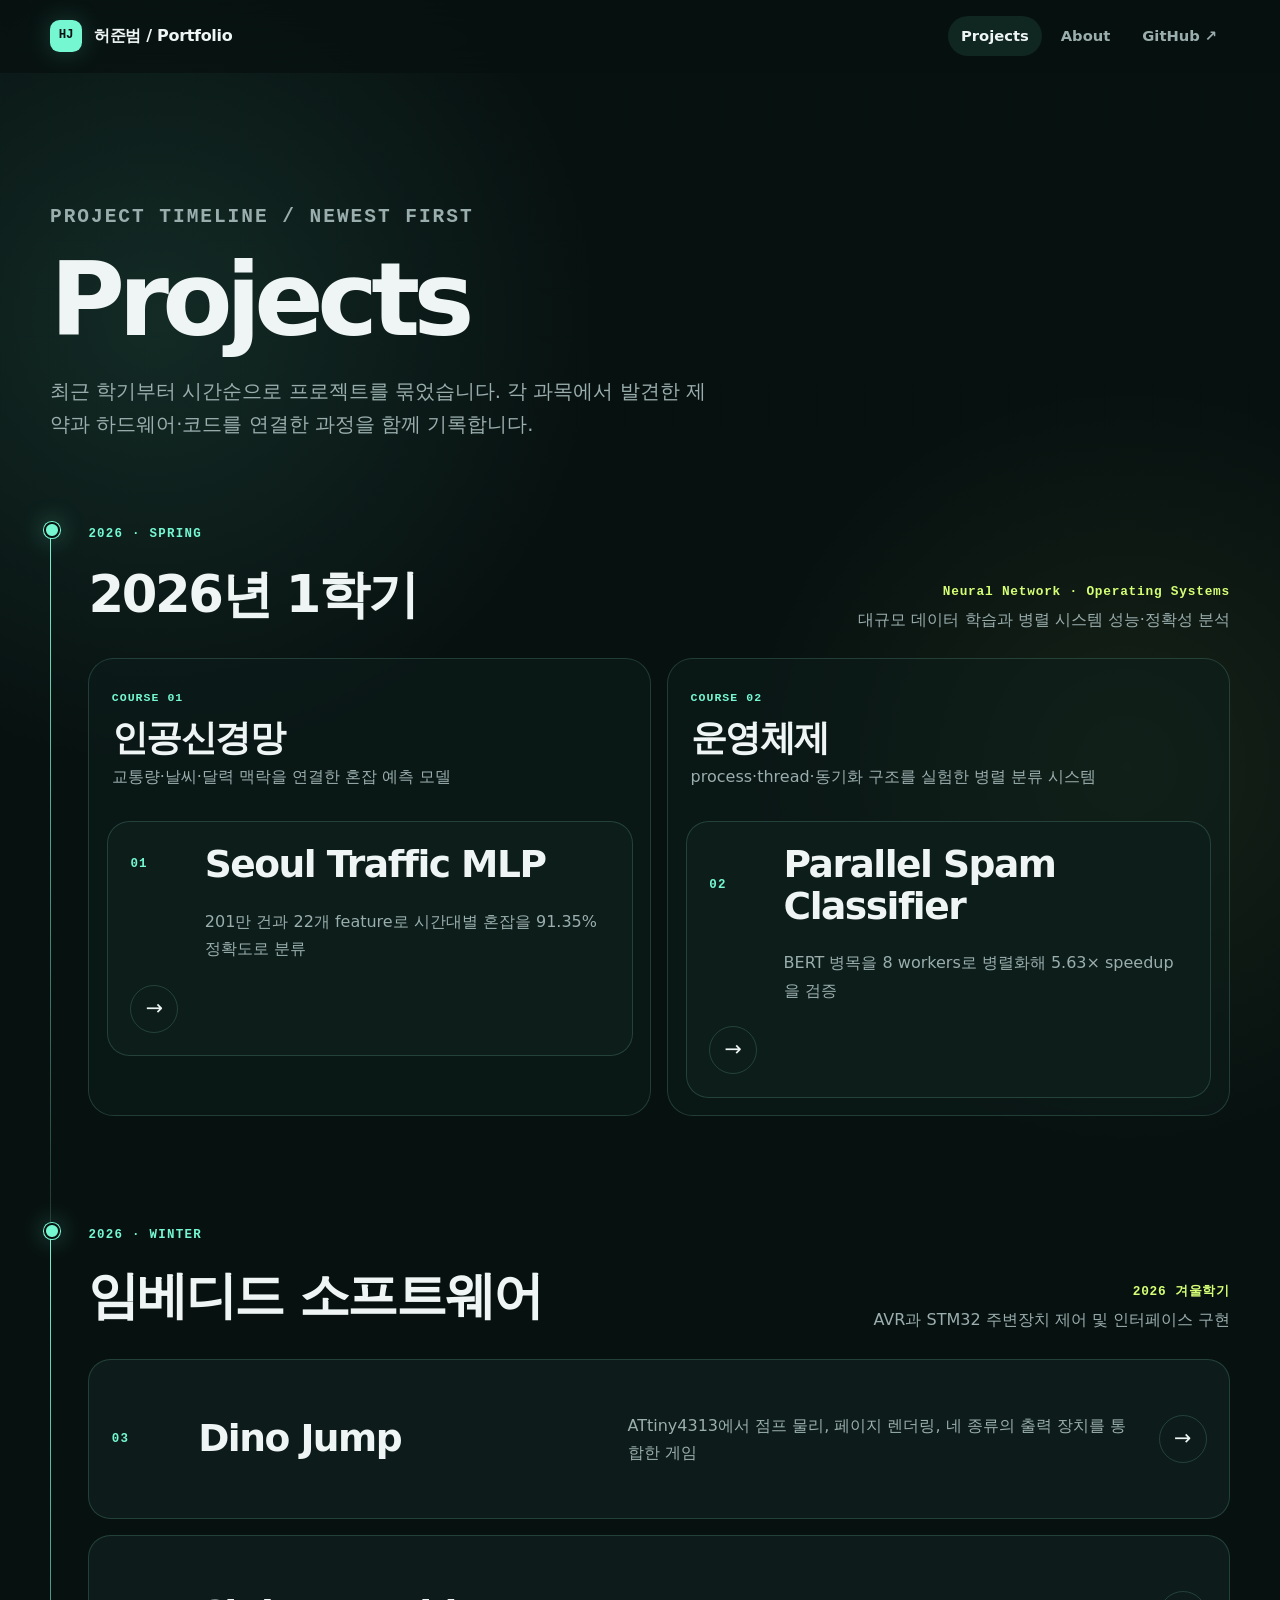
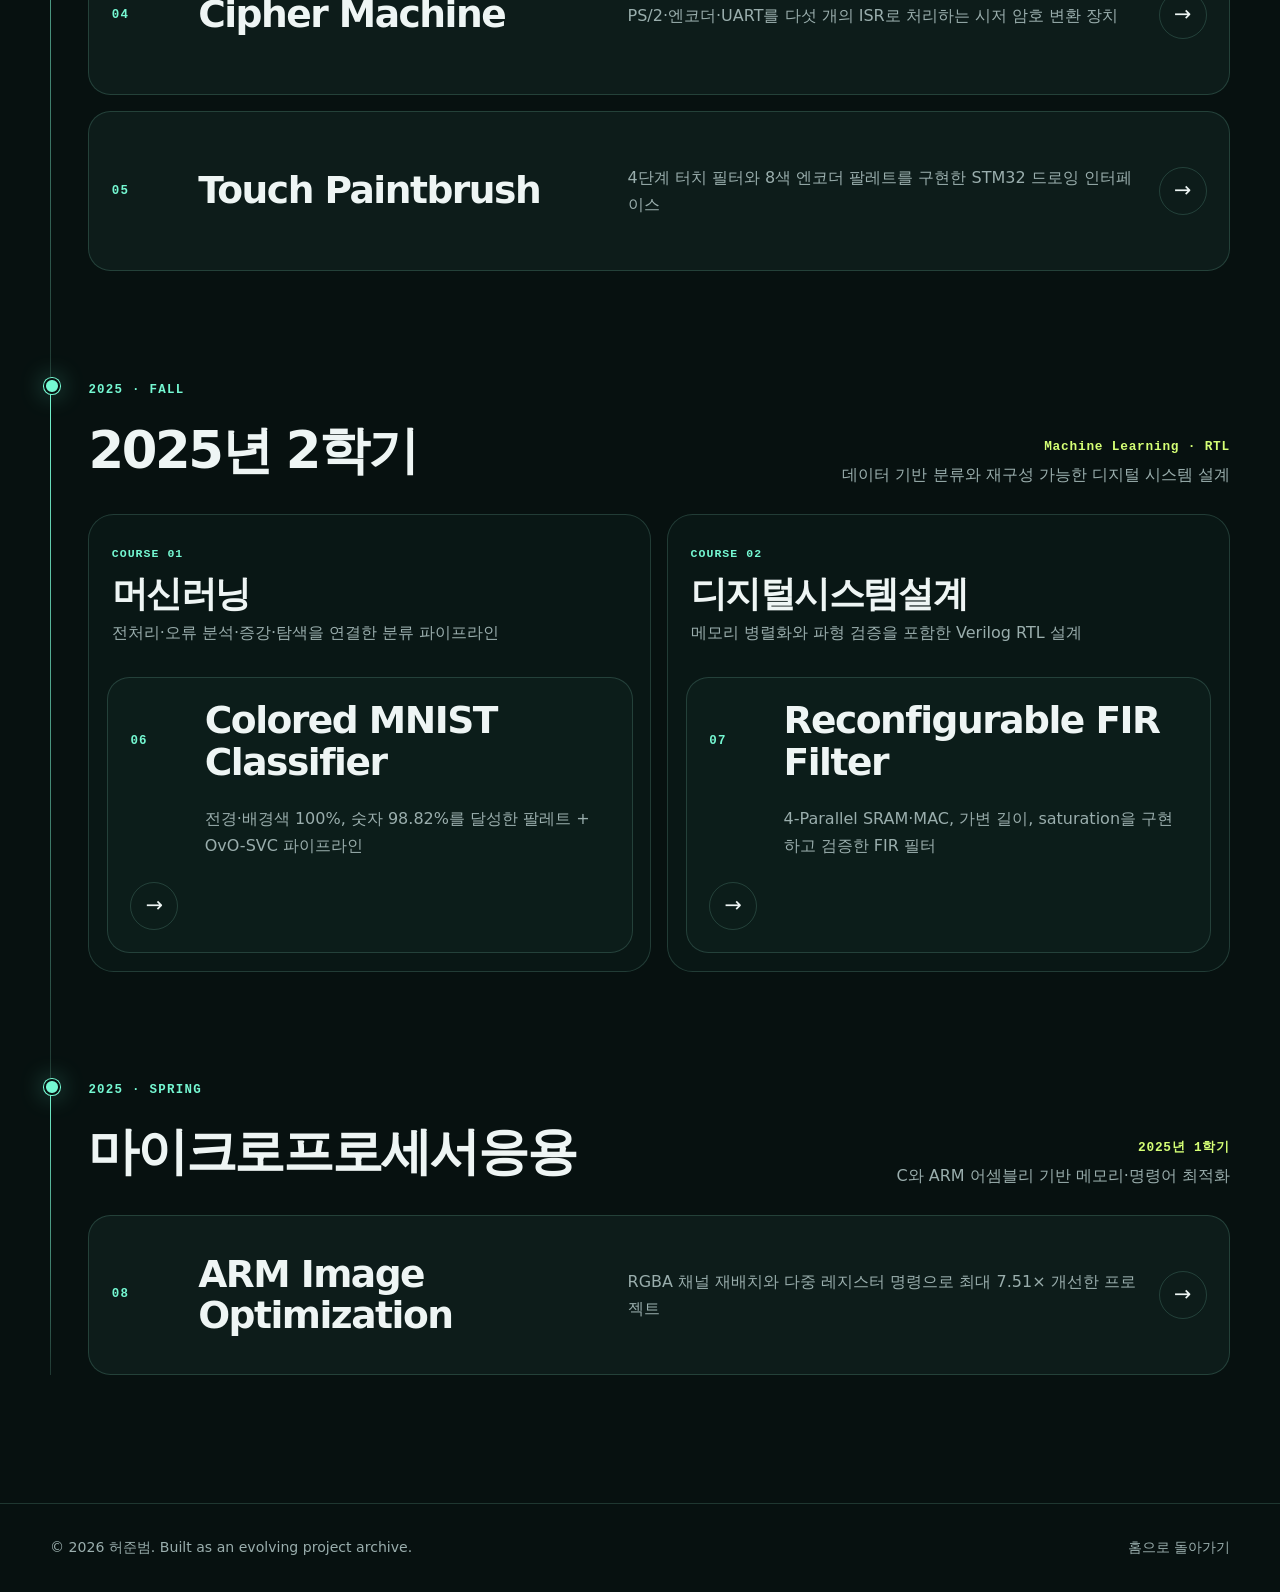
==== projects/index.html @ 8f307d23 "Publish portfolio website" ====
<!doctype html>
<html lang="ko">
  <head>
    <meta charset="utf-8" />
    <meta name="viewport" content="width=device-width, initial-scale=1" />
    <meta name="description" content="허준범의 임베디드 시스템·소프트웨어 프로젝트 목록" />
    <meta name="theme-color" content="#071110" />
    <title>Projects — 허준범 Portfolio</title>
    <link rel="icon" type="image/svg+xml" href="data:image/svg+xml,%3Csvg xmlns='http://www.w3.org/2000/svg' viewBox='0 0 64 64'%3E%3Crect width='64' height='64' rx='16' fill='%23071110'/%3E%3Cpath d='M17 32h10m10 0h10M32 17v10m0 10v10' stroke='%2375f8d2' stroke-width='6' stroke-linecap='round'/%3E%3Ccircle cx='32' cy='32' r='8' fill='%23d5ff75'/%3E%3C/svg%3E" />
    <link rel="stylesheet" href="/assets/style.css" />
    <script src="/assets/main.js" defer></script>
  </head>
  <body>
    <a class="skip-link" href="#main">본문으로 건너뛰기</a>
    <header class="site-header">
      <nav class="nav shell" aria-label="주요 메뉴">
        <a class="brand" href="/"><span class="brand-mark">HJ</span><span>허준범 / Portfolio</span></a>
        <ul class="nav-links">
          <li><a href="/projects/" aria-current="page">Projects</a></li>
          <li><a href="/#about">About</a></li>
          <li><a href="https://github.com/kui-lgtm" target="_blank" rel="noreferrer">GitHub ↗</a></li>
        </ul>
      </nav>
    </header>

    <main id="main" class="shell">
      <header class="page-hero" data-reveal>
        <p class="eyebrow">Project timeline / Newest first</p>
        <h1>Projects</h1>
        <p>최근 학기부터 시간순으로 프로젝트를 묶었습니다. 각 과목에서 발견한 제약과 하드웨어·코드를 연결한 과정을 함께 기록합니다.</p>
      </header>

      <section class="course-groups" aria-label="과목별 프로젝트 목록">
        <section class="course-group" aria-labelledby="spring-2026">
          <header class="course-heading" data-reveal>
            <div><span class="section-index">2026 · Spring</span><h2 id="spring-2026">2026년 1학기</h2></div>
            <div class="course-summary"><strong>Neural Network · Operating Systems</strong><p>대규모 데이터 학습과 병렬 시스템 성능·정확성 분석</p></div>
          </header>
          <div class="semester-course-grid">
            <section class="semester-course" aria-labelledby="neural-network-course" data-reveal>
              <header class="semester-course-title"><span>Course 01</span><h3 id="neural-network-course">인공신경망</h3><p>교통량·날씨·달력 맥락을 연결한 혼잡 예측 모델</p></header>
              <div class="work-list"><a class="work-row" href="/projects/seoul-traffic-mlp/"><span class="project-no">01</span><h3>Seoul Traffic MLP</h3><p>201만 건과 22개 feature로 시간대별 혼잡을 91.35% 정확도로 분류</p><span class="row-arrow" aria-hidden="true">→</span></a></div>
            </section>
            <section class="semester-course" aria-labelledby="operating-systems-course" data-reveal>
              <header class="semester-course-title"><span>Course 02</span><h3 id="operating-systems-course">운영체제</h3><p>process·thread·동기화 구조를 실험한 병렬 분류 시스템</p></header>
              <div class="work-list"><a class="work-row" href="/projects/parallel-spam-classifier/"><span class="project-no">02</span><h3>Parallel Spam Classifier</h3><p>BERT 병목을 8 workers로 병렬화해 5.63× speedup을 검증</p><span class="row-arrow" aria-hidden="true">→</span></a></div>
            </section>
          </div>
        </section>

        <section class="course-group" aria-labelledby="embedded-course">
          <header class="course-heading" data-reveal>
            <div><span class="section-index">2026 · Winter</span><h2 id="embedded-course">임베디드 소프트웨어</h2></div>
            <div class="course-summary"><strong>2026 겨울학기</strong><p>AVR과 STM32 주변장치 제어 및 인터페이스 구현</p></div>
          </header>
          <div class="work-list">
            <a class="work-row" href="/projects/dino-jump/" data-reveal>
              <span class="project-no">03</span>
              <h3>Dino Jump</h3>
              <p>ATtiny4313에서 점프 물리, 페이지 렌더링, 네 종류의 출력 장치를 통합한 게임</p>
              <span class="row-arrow" aria-hidden="true">→</span>
            </a>
            <a class="work-row" href="/projects/cipher-machine/" data-reveal>
              <span class="project-no">04</span>
              <h3>Cipher Machine</h3>
              <p>PS/2·엔코더·UART를 다섯 개의 ISR로 처리하는 시저 암호 변환 장치</p>
              <span class="row-arrow" aria-hidden="true">→</span>
            </a>
            <a class="work-row" href="/projects/touch-paintbrush/" data-reveal>
              <span class="project-no">05</span>
              <h3>Touch Paintbrush</h3>
              <p>4단계 터치 필터와 8색 엔코더 팔레트를 구현한 STM32 드로잉 인터페이스</p>
              <span class="row-arrow" aria-hidden="true">→</span>
            </a>
          </div>
        </section>

        <section class="course-group" aria-labelledby="fall-2025">
          <header class="course-heading" data-reveal>
            <div><span class="section-index">2025 · Fall</span><h2 id="fall-2025">2025년 2학기</h2></div>
            <div class="course-summary"><strong>Machine Learning · RTL</strong><p>데이터 기반 분류와 재구성 가능한 디지털 시스템 설계</p></div>
          </header>
          <div class="semester-course-grid">
            <section class="semester-course" aria-labelledby="machine-learning-course" data-reveal>
              <header class="semester-course-title"><span>Course 01</span><h3 id="machine-learning-course">머신러닝</h3><p>전처리·오류 분석·증강·탐색을 연결한 분류 파이프라인</p></header>
              <div class="work-list">
                <a class="work-row" href="/projects/colored-mnist-classifier/">
                  <span class="project-no">06</span>
                  <h3>Colored MNIST Classifier</h3>
                  <p>전경·배경색 100%, 숫자 98.82%를 달성한 팔레트 + OvO-SVC 파이프라인</p>
                  <span class="row-arrow" aria-hidden="true">→</span>
                </a>
              </div>
            </section>
            <section class="semester-course" aria-labelledby="digital-system-course" data-reveal>
              <header class="semester-course-title"><span>Course 02</span><h3 id="digital-system-course">디지털시스템설계</h3><p>메모리 병렬화와 파형 검증을 포함한 Verilog RTL 설계</p></header>
              <div class="work-list">
                <a class="work-row" href="/projects/reconfigurable-fir-filter/">
                  <span class="project-no">07</span>
                  <h3>Reconfigurable FIR Filter</h3>
                  <p>4-Parallel SRAM·MAC, 가변 길이, saturation을 구현하고 검증한 FIR 필터</p>
                  <span class="row-arrow" aria-hidden="true">→</span>
                </a>
              </div>
            </section>
          </div>
        </section>

        <section class="course-group" aria-labelledby="microprocessor-course">
          <header class="course-heading" data-reveal>
            <div><span class="section-index">2025 · Spring</span><h2 id="microprocessor-course">마이크로프로세서응용</h2></div>
            <div class="course-summary"><strong>2025년 1학기</strong><p>C와 ARM 어셈블리 기반 메모리·명령어 최적화</p></div>
          </header>
          <div class="work-list">
            <a class="work-row" href="/projects/arm-image-optimization/" data-reveal>
              <span class="project-no">08</span>
              <h3>ARM Image Optimization</h3>
              <p>RGBA 채널 재배치와 다중 레지스터 명령으로 최대 7.51× 개선한 프로젝트</p>
              <span class="row-arrow" aria-hidden="true">→</span>
            </a>
          </div>
        </section>
      </section>
    </main>

    <footer class="site-footer">
      <div class="footer-inner shell">
        <span>© <span data-year></span> 허준범. Built as an evolving project archive.</span>
        <a href="/">홈으로 돌아가기</a>
      </div>
    </footer>
  </body>
</html>
---- assets/style.css ----
:root {
  --ink: #eef5f4;
  --muted: #9aaead;
  --bg: #071110;
  --bg-soft: #0b1817;
  --panel: rgba(14, 31, 29, 0.86);
  --line: rgba(163, 255, 224, 0.16);
  --cyan: #75f8d2;
  --lime: #d5ff75;
  --orange: #ffb86b;
  --shadow: 0 24px 80px rgba(0, 0, 0, 0.32);
  --radius: 1.4rem;
  --max: 1180px;
  color-scheme: dark;
  font-family: Inter, Pretendard, "Noto Sans KR", system-ui, -apple-system, BlinkMacSystemFont, "Segoe UI", sans-serif;
}

* {
  box-sizing: border-box;
}

html {
  scroll-behavior: smooth;
}

h2[id] {
  scroll-margin-top: 6rem;
}

body {
  margin: 0;
  min-width: 320px;
  color: var(--ink);
  background:
    radial-gradient(circle at 12% 10%, rgba(117, 248, 210, 0.11), transparent 28rem),
    radial-gradient(circle at 88% 24%, rgba(213, 255, 117, 0.07), transparent 24rem),
    var(--bg);
  font-size: 1rem;
  line-height: 1.7;
}

body::before {
  position: fixed;
  inset: 0;
  z-index: -1;
  pointer-events: none;
  content: "";
  opacity: 0.3;
  background-image:
    linear-gradient(rgba(117, 248, 210, 0.035) 1px, transparent 1px),
    linear-gradient(90deg, rgba(117, 248, 210, 0.035) 1px, transparent 1px);
  background-size: 48px 48px;
  mask-image: linear-gradient(to bottom, black 0%, transparent 78%);
}

a {
  color: inherit;
  text-decoration: none;
}

img {
  display: block;
  max-width: 100%;
}

button,
a {
  -webkit-tap-highlight-color: transparent;
}

:focus-visible {
  outline: 3px solid var(--lime);
  outline-offset: 4px;
}

.skip-link {
  position: fixed;
  top: 0.75rem;
  left: 0.75rem;
  z-index: 100;
  padding: 0.7rem 1rem;
  color: #071110;
  background: var(--lime);
  border-radius: 999px;
  transform: translateY(-160%);
  transition: transform 160ms ease;
}

.skip-link:focus {
  transform: translateY(0);
}

.shell {
  width: min(calc(100% - 2.5rem), var(--max));
  margin-inline: auto;
}

.site-header {
  position: sticky;
  top: 0;
  z-index: 50;
  border-bottom: 1px solid transparent;
  background: rgba(7, 17, 16, 0.72);
  backdrop-filter: blur(18px);
}

.site-header.is-scrolled {
  border-color: var(--line);
}

.nav {
  display: flex;
  align-items: center;
  justify-content: space-between;
  min-height: 4.5rem;
  gap: 1.5rem;
}

.brand {
  display: inline-flex;
  align-items: center;
  gap: 0.75rem;
  font-weight: 750;
  letter-spacing: -0.02em;
}

.brand-mark {
  display: grid;
  width: 2rem;
  height: 2rem;
  place-items: center;
  color: #071110;
  background: var(--cyan);
  border-radius: 0.6rem;
  font-family: "SFMono-Regular", Consolas, monospace;
  font-size: 0.78rem;
  box-shadow: 0 0 26px rgba(117, 248, 210, 0.2);
}

.nav-links {
  display: flex;
  align-items: center;
  gap: 0.4rem;
  margin: 0;
  padding: 0;
  list-style: none;
}

.nav-links a {
  display: inline-flex;
  align-items: center;
  min-height: 2.5rem;
  padding: 0.35rem 0.8rem;
  color: var(--muted);
  border-radius: 999px;
  font-size: 0.92rem;
  font-weight: 650;
}

.nav-links a:hover,
.nav-links a[aria-current="page"] {
  color: var(--ink);
  background: rgba(117, 248, 210, 0.09);
}

.hero {
  display: grid;
  grid-template-columns: minmax(0, 1.3fr) minmax(18rem, 0.7fr);
  align-items: end;
  min-height: calc(88vh - 4.5rem);
  padding-block: clamp(5rem, 12vw, 9rem) clamp(4rem, 8vw, 7rem);
  gap: clamp(3rem, 7vw, 7rem);
}

.eyebrow,
.kicker,
.project-no,
.meta-label,
.breadcrumb,
.status,
.section-index {
  font-family: "SFMono-Regular", Consolas, "Liberation Mono", monospace;
  font-size: 0.78rem;
  font-weight: 700;
  letter-spacing: 0.1em;
  text-transform: uppercase;
}

.eyebrow,
.kicker,
.section-index {
  color: var(--cyan);
}

.hero h1,
.page-hero h1,
.project-hero h1 {
  max-width: 15ch;
  margin: 1rem 0 1.5rem;
  font-size: clamp(3.2rem, 8vw, 7.7rem);
  line-height: 0.98;
  letter-spacing: -0.065em;
}

.hero h1 span {
  display: block;
  color: transparent;
  -webkit-text-stroke: 1px rgba(238, 245, 244, 0.64);
}

.hero-copy > p:not(.eyebrow) {
  max-width: 37rem;
  margin: 0;
  color: var(--muted);
  font-size: clamp(1.05rem, 2vw, 1.25rem);
}

.hero-actions {
  display: flex;
  flex-wrap: wrap;
  margin-top: 2.2rem;
  gap: 0.8rem;
}

.button {
  display: inline-flex;
  align-items: center;
  justify-content: center;
  min-height: 3.15rem;
  padding: 0.75rem 1.2rem;
  gap: 0.6rem;
  color: #071110;
  background: var(--cyan);
  border: 1px solid var(--cyan);
  border-radius: 999px;
  font-size: 0.95rem;
  font-weight: 800;
  transition: transform 160ms ease, box-shadow 160ms ease, background 160ms ease;
}

.button:hover {
  transform: translateY(-2px);
  box-shadow: 0 12px 32px rgba(117, 248, 210, 0.16);
}

.button.secondary {
  color: var(--ink);
  background: transparent;
  border-color: var(--line);
}

.button.secondary:hover {
  background: rgba(255, 255, 255, 0.04);
}

.hero-console {
  position: relative;
  overflow: hidden;
  padding: 1.25rem;
  border: 1px solid var(--line);
  border-radius: var(--radius);
  background: linear-gradient(155deg, rgba(17, 39, 36, 0.88), rgba(8, 20, 19, 0.88));
  box-shadow: var(--shadow);
}

.console-bar {
  display: flex;
  align-items: center;
  gap: 0.42rem;
  margin-bottom: 1.5rem;
}

.console-bar i {
  width: 0.62rem;
  height: 0.62rem;
  background: var(--line);
  border-radius: 50%;
}

.console-bar i:first-child {
  background: var(--orange);
}

.console-bar i:nth-child(2) {
  background: var(--lime);
}

.console-bar i:nth-child(3) {
  background: var(--cyan);
}

.console-code {
  display: grid;
  gap: 0.72rem;
  margin: 0;
  color: var(--muted);
  font-family: "SFMono-Regular", Consolas, monospace;
  font-size: 0.86rem;
  line-height: 1.7;
}

.console-code strong {
  color: var(--cyan);
  font-weight: 600;
}

.console-code em {
  color: var(--lime);
  font-style: normal;
}

.signal {
  display: grid;
  grid-template-columns: repeat(7, 1fr);
  align-items: end;
  height: 4.8rem;
  margin-top: 1.8rem;
  gap: 0.42rem;
}

.signal span {
  height: var(--h);
  min-height: 0.6rem;
  background: linear-gradient(to top, rgba(117, 248, 210, 0.18), var(--cyan));
  border-radius: 0.35rem 0.35rem 0 0;
}

.section {
  padding-block: clamp(4.5rem, 9vw, 8rem);
}

.section-heading {
  display: flex;
  align-items: end;
  justify-content: space-between;
  margin-bottom: 2.25rem;
  gap: 2rem;
}

.section-heading h2 {
  max-width: 16ch;
  margin: 0.4rem 0 0;
  font-size: clamp(2.2rem, 5vw, 4.4rem);
  line-height: 1.05;
  letter-spacing: -0.05em;
}

.text-link {
  display: inline-flex;
  align-items: center;
  gap: 0.55rem;
  color: var(--cyan);
  font-size: 0.95rem;
  font-weight: 750;
}

.text-link::after {
  content: "↗";
  transition: transform 160ms ease;
}

.text-link:hover::after {
  transform: translate(2px, -2px);
}

.project-grid {
  display: grid;
  grid-template-columns: repeat(12, 1fr);
  gap: 1rem;
}

.project-card {
  position: relative;
  display: flex;
  flex-direction: column;
  min-height: 31rem;
  overflow: hidden;
  padding: 1.35rem;
  border: 1px solid var(--line);
  border-radius: var(--radius);
  background: var(--panel);
  box-shadow: 0 18px 54px rgba(0, 0, 0, 0.18);
  transition: transform 190ms ease, border-color 190ms ease;
}

.project-card:hover {
  border-color: rgba(117, 248, 210, 0.45);
  transform: translateY(-5px);
}

.project-card:nth-child(1) {
  grid-column: span 6;
}

.project-card:nth-child(2),
.project-card:nth-child(3) {
  grid-column: span 3;
}

.project-card:nth-child(4),
.project-card:nth-child(5) {
  grid-column: span 6;
}

.project-card.project-card-wide {
  grid-column: 1 / -1;
  min-height: 32rem;
}

.project-card-wide .project-visual {
  min-height: clamp(16rem, 34vw, 24rem);
}

.card-top {
  display: flex;
  align-items: center;
  justify-content: space-between;
  color: var(--muted);
}

.project-no {
  color: var(--cyan);
}

.status {
  padding: 0.28rem 0.55rem;
  color: var(--lime);
  border: 1px solid rgba(213, 255, 117, 0.22);
  border-radius: 999px;
  letter-spacing: 0.05em;
  text-align: right;
}

.project-visual {
  position: relative;
  display: grid;
  min-height: 12rem;
  margin: 1.15rem 0 1.6rem;
  overflow: hidden;
  place-items: center;
  border: 1px solid rgba(255, 255, 255, 0.07);
  border-radius: 1rem;
  background: #06100f;
}

.project-visual img {
  width: 100%;
  height: 100%;
  object-fit: cover;
  opacity: 0.72;
  filter: saturate(0.72) contrast(1.05);
  transition: transform 300ms ease, opacity 300ms ease;
}

.project-card:hover .project-visual img {
  opacity: 0.9;
  transform: scale(1.025);
}

.project-visual::after {
  position: absolute;
  inset: 0;
  content: "";
  background: linear-gradient(to top, rgba(6, 16, 15, 0.72), transparent 62%);
}

.visual-label {
  position: absolute;
  right: 0.85rem;
  bottom: 0.7rem;
  z-index: 1;
  color: rgba(238, 245, 244, 0.72);
  font-family: "SFMono-Regular", Consolas, monospace;
  font-size: 0.7rem;
  letter-spacing: 0.08em;
  text-transform: uppercase;
}

.project-card h3 {
  margin: 0;
  font-size: clamp(1.65rem, 3vw, 2.35rem);
  line-height: 1.08;
  letter-spacing: -0.04em;
}

.project-card p {
  margin: 0.75rem 0 1.25rem;
  color: var(--muted);
}

.tags {
  display: flex;
  flex-wrap: wrap;
  margin-top: auto;
  padding: 0;
  gap: 0.45rem;
  list-style: none;
}

.tags li {
  padding: 0.3rem 0.65rem;
  color: #b9cac8;
  border: 1px solid var(--line);
  border-radius: 999px;
  font-family: "SFMono-Regular", Consolas, monospace;
  font-size: 0.73rem;
}

.about-grid {
  display: grid;
  grid-template-columns: minmax(0, 0.8fr) minmax(0, 1.2fr);
  gap: clamp(3rem, 8vw, 8rem);
}

.about-grid h2 {
  margin: 0.4rem 0 0;
  font-size: clamp(2.2rem, 5vw, 4.3rem);
  line-height: 1.06;
  letter-spacing: -0.05em;
}

.about-copy > p {
  margin: 0 0 2rem;
  color: #c3d1d0;
  font-size: clamp(1.05rem, 2vw, 1.3rem);
}

.skill-list {
  display: grid;
  grid-template-columns: repeat(2, 1fr);
  margin: 0;
  padding: 0;
  border-top: 1px solid var(--line);
  list-style: none;
}

.skill-list li {
  padding: 1rem 0;
  color: var(--muted);
  border-bottom: 1px solid var(--line);
}

.skill-list li:nth-child(odd) {
  padding-right: 1rem;
}

.skill-list strong {
  display: block;
  color: var(--ink);
  font-size: 0.95rem;
}

.page-hero {
  padding-block: clamp(5.5rem, 10vw, 9rem) clamp(3rem, 6vw, 5rem);
}

.page-hero h1 {
  max-width: 12ch;
  font-size: clamp(3.4rem, 8vw, 7rem);
}

.page-hero p {
  max-width: 42rem;
  margin: 0;
  color: var(--muted);
  font-size: clamp(1.05rem, 2vw, 1.22rem);
}

.course-groups {
  display: grid;
  padding-bottom: 8rem;
  gap: clamp(4rem, 8vw, 7rem);
}

.course-group {
  position: relative;
  padding-left: clamp(1.6rem, 3vw, 2.4rem);
}

.course-group::before {
  position: absolute;
  top: 0.55rem;
  bottom: -7rem;
  left: 0;
  width: 1px;
  content: "";
  background: linear-gradient(to bottom, var(--cyan), var(--line));
}

.course-group:last-child::before {
  bottom: 0;
}

.course-group::after {
  position: absolute;
  top: 0.3rem;
  left: -0.35rem;
  width: 0.72rem;
  height: 0.72rem;
  content: "";
  border: 2px solid var(--bg);
  border-radius: 50%;
  background: var(--cyan);
  box-shadow: 0 0 0 1px var(--cyan), 0 0 24px rgba(117, 248, 210, 0.45);
}

.course-heading {
  display: flex;
  align-items: end;
  justify-content: space-between;
  margin-bottom: 1.25rem;
  gap: 2rem;
}

.course-heading h2 {
  margin: 0.4rem 0 0;
  font-size: clamp(2rem, 4vw, 3.25rem);
  letter-spacing: -0.045em;
}

.course-summary {
  max-width: 28rem;
  margin-bottom: 0.35rem;
  text-align: right;
}

.course-summary strong {
  display: block;
  color: var(--lime);
  font-family: "SFMono-Regular", Consolas, monospace;
  font-size: 0.8rem;
  letter-spacing: 0.06em;
}

.course-summary p {
  margin: 0.2rem 0 0;
  color: var(--muted);
}

.semester-course-grid {
  display: grid;
  grid-template-columns: repeat(2, minmax(0, 1fr));
  gap: 1rem;
}

.semester-course {
  padding: 1.1rem;
  border: 1px solid var(--line);
  border-radius: calc(var(--radius) + 0.2rem);
  background: rgba(14, 31, 29, 0.46);
}

.semester-course-title {
  min-height: 9rem;
  padding: 0.35rem 0.3rem 1.25rem;
}

.semester-course-title > span {
  color: var(--cyan);
  font-family: "SFMono-Regular", Consolas, monospace;
  font-size: 0.72rem;
  font-weight: 700;
  letter-spacing: 0.09em;
  text-transform: uppercase;
}

.semester-course-title h3 {
  margin: 0.55rem 0 0.35rem;
  font-size: clamp(1.55rem, 2.8vw, 2.35rem);
  line-height: 1.1;
  letter-spacing: -0.04em;
}

.semester-course-title p {
  margin: 0;
  color: var(--muted);
}

.semester-course .work-row {
  grid-template-columns: 3.25rem minmax(0, 1fr) auto;
  min-height: 14rem;
}

.semester-course .work-row p {
  grid-column: 2 / -1;
}

.work-list {
  display: grid;
  gap: 1rem;
}

.work-row {
  display: grid;
  grid-template-columns: 4rem minmax(15rem, 0.8fr) minmax(16rem, 1fr) auto;
  align-items: center;
  min-height: 10rem;
  padding: 1.4rem;
  gap: 1.4rem;
  border: 1px solid var(--line);
  border-radius: var(--radius);
  background: var(--panel);
  transition: border-color 180ms ease, background 180ms ease;
}

.work-row:hover {
  border-color: rgba(117, 248, 210, 0.44);
  background: rgba(17, 38, 36, 0.92);
}

.work-row h2,
.work-row h3 {
  margin: 0;
  font-size: clamp(1.55rem, 3vw, 2.35rem);
  line-height: 1.1;
  letter-spacing: -0.04em;
}

.work-row p {
  margin: 0;
  color: var(--muted);
}

.row-arrow {
  display: grid;
  width: 3rem;
  height: 3rem;
  place-items: center;
  border: 1px solid var(--line);
  border-radius: 50%;
  font-size: 1.3rem;
}

.project-hero {
  display: grid;
  grid-template-columns: minmax(0, 1.15fr) minmax(16rem, 0.85fr);
  align-items: end;
  padding-block: clamp(4.5rem, 9vw, 8rem) 3rem;
  gap: clamp(2.5rem, 7vw, 7rem);
}

.breadcrumb {
  display: flex;
  flex-wrap: wrap;
  align-items: center;
  gap: 0.55rem;
  color: var(--muted);
  letter-spacing: 0.04em;
}

.breadcrumb a:hover {
  color: var(--cyan);
}

.project-hero h1 {
  margin-top: 1.5rem;
  font-size: clamp(3.7rem, 8vw, 7.4rem);
}

.project-hero .lead {
  max-width: 40rem;
  color: #c6d4d2;
  font-size: clamp(1.1rem, 2vw, 1.35rem);
}

.project-meta {
  margin: 0;
  border-top: 1px solid var(--line);
}

.project-meta div {
  display: grid;
  grid-template-columns: 7rem 1fr;
  padding: 0.85rem 0;
  border-bottom: 1px solid var(--line);
  gap: 1rem;
}

.project-meta dt,
.project-meta dd {
  margin: 0;
}

.project-meta dt {
  color: var(--muted);
  font-family: "SFMono-Regular", Consolas, monospace;
  font-size: 0.78rem;
  font-weight: 700;
  letter-spacing: 0.08em;
  text-transform: uppercase;
}

.project-media {
  overflow: hidden;
  margin-block: 1rem clamp(5rem, 10vw, 9rem);
  border: 1px solid var(--line);
  border-radius: calc(var(--radius) + 0.4rem);
  background: #fff;
  box-shadow: var(--shadow);
}

.project-media img {
  width: 100%;
  max-height: 44rem;
  object-fit: contain;
}

.project-media-dark {
  background: #06100f;
}

.project-media-dark img {
  aspect-ratio: 16 / 9;
  max-height: none;
  object-fit: cover;
}

.project-snapshot {
  display: grid;
  grid-template-columns: repeat(4, minmax(0, 1fr));
  margin: clamp(-4.2rem, -4.5vw, -2.25rem) 0 clamp(5rem, 10vw, 9rem);
  gap: 0.75rem;
}

.project-snapshot article {
  min-height: 10.5rem;
  padding: 1.15rem;
  border: 1px solid var(--line);
  border-radius: 1.1rem;
  background: rgba(14, 31, 29, 0.72);
}

.project-snapshot span,
.deep-card-title span {
  color: var(--cyan);
  font-family: "SFMono-Regular", Consolas, monospace;
  font-size: 0.72rem;
  font-weight: 700;
  letter-spacing: 0.09em;
  text-transform: uppercase;
}

.project-snapshot strong {
  display: block;
  margin-top: 1.55rem;
  color: var(--ink);
  font-size: clamp(1.15rem, 2vw, 1.55rem);
  line-height: 1.15;
  letter-spacing: -0.035em;
}

.project-snapshot small {
  display: block;
  margin-top: 0.4rem;
  color: var(--muted);
  font-size: 0.82rem;
}

.page-toc {
  display: flex;
  flex-wrap: wrap;
  align-items: center;
  margin-top: clamp(-5rem, -5.5vw, -2.75rem);
  margin-bottom: clamp(4rem, 8vw, 7rem);
  padding-block: 0.9rem;
  gap: 0.55rem;
  border-block: 1px solid var(--line);
}

.page-toc > span {
  margin-right: auto;
  color: var(--muted);
  font-family: "SFMono-Regular", Consolas, monospace;
  font-size: 0.72rem;
  font-weight: 700;
  letter-spacing: 0.08em;
  text-transform: uppercase;
}

.page-toc a {
  display: inline-flex;
  align-items: center;
  min-height: 2.3rem;
  padding: 0.35rem 0.7rem;
  gap: 0.45rem;
  color: var(--muted);
  border: 1px solid transparent;
  border-radius: 999px;
  font-size: 0.82rem;
  font-weight: 700;
}

.page-toc a:hover {
  color: var(--ink);
  border-color: var(--line);
  background: rgba(117, 248, 210, 0.045);
}

.page-toc b {
  color: var(--cyan);
  font-family: "SFMono-Regular", Consolas, monospace;
  font-size: 0.68rem;
}

.demo-section {
  display: grid;
  grid-template-columns: minmax(12rem, 0.34fr) minmax(0, 0.66fr);
  align-items: start;
  margin-bottom: clamp(5rem, 10vw, 9rem);
  gap: clamp(2.5rem, 7vw, 7rem);
}

.demo-section h2 {
  margin: 0.55rem 0 0.9rem;
  font-size: clamp(2rem, 4vw, 3.5rem);
  line-height: 1.05;
  letter-spacing: -0.045em;
}

.demo-section p {
  margin: 0;
  color: var(--muted);
}

.demo-frame {
  position: relative;
  overflow: hidden;
  border: 1px solid var(--line);
  border-radius: calc(var(--radius) + 0.2rem);
  background: #020706;
  box-shadow: var(--shadow);
}

.demo-frame::before {
  position: absolute;
  top: 0.8rem;
  left: 0.8rem;
  z-index: 1;
  padding: 0.3rem 0.55rem;
  color: var(--lime);
  background: rgba(7, 17, 16, 0.84);
  border: 1px solid rgba(213, 255, 117, 0.24);
  border-radius: 999px;
  content: "DEMO";
  font-family: "SFMono-Regular", Consolas, monospace;
  font-size: 0.7rem;
  font-weight: 700;
  letter-spacing: 0.1em;
}

.demo-frame video {
  display: block;
  width: 100%;
  max-height: 42rem;
  aspect-ratio: 16 / 9;
  object-fit: contain;
  background: #020706;
}

.report-showcase {
  margin-bottom: clamp(5rem, 10vw, 9rem);
}

.report-heading {
  display: grid;
  grid-template-columns: minmax(15rem, 0.56fr) minmax(16rem, 0.44fr);
  align-items: end;
  margin-bottom: 2rem;
  gap: clamp(2rem, 6vw, 6rem);
}

.report-heading h2 {
  max-width: 18ch;
  margin: 0.55rem 0 0;
  font-size: clamp(2rem, 4vw, 3.5rem);
  line-height: 1.05;
  letter-spacing: -0.045em;
  text-wrap: balance;
  word-break: keep-all;
}

.report-heading > p {
  margin: 0;
  color: var(--muted);
}

.report-grid {
  display: grid;
  grid-template-columns: repeat(2, minmax(0, 1fr));
  gap: 1rem;
}

.report-figure {
  overflow: hidden;
  margin: 0;
  border: 1px solid var(--line);
  border-radius: var(--radius);
  background: var(--panel);
  box-shadow: 0 18px 54px rgba(0, 0, 0, 0.18);
}

.report-figure img {
  width: 100%;
  height: clamp(18rem, 32vw, 28rem);
  padding: clamp(0.75rem, 2vw, 1.5rem);
  object-fit: contain;
  background: #f5f6f2;
}

.report-figure figcaption {
  padding: 1rem 1.15rem 1.15rem;
  color: var(--muted);
  border-top: 1px solid var(--line);
  font-size: 0.9rem;
}

.report-figure-wide {
  grid-column: 1 / -1;
}

.report-figure-wide img {
  height: auto;
  max-height: 38rem;
}

.evidence-list {
  display: grid;
  gap: 1rem;
}

.evidence-item {
  display: grid;
  grid-template-columns: minmax(0, 0.54fr) minmax(20rem, 0.46fr);
  overflow: hidden;
  border: 1px solid var(--line);
  border-radius: var(--radius);
  background: var(--panel);
  box-shadow: 0 18px 54px rgba(0, 0, 0, 0.18);
}

.evidence-item.evidence-wide {
  grid-template-columns: 1fr;
}

.evidence-visual {
  display: grid;
  grid-template-rows: minmax(0, 1fr) auto;
  min-width: 0;
  margin: 0;
  border-right: 1px solid var(--line);
  background: #f5f6f2;
}

.evidence-wide .evidence-visual {
  border-right: 0;
  border-bottom: 1px solid var(--line);
}

.evidence-visual img {
  width: 100%;
  height: 100%;
  min-height: 25rem;
  max-height: 34rem;
  padding: clamp(1rem, 3vw, 2.25rem);
  object-fit: contain;
}

.evidence-visual-portrait img {
  max-height: 42rem;
}

.evidence-visual-waveform img {
  height: auto;
  min-height: 0;
  max-height: none;
  padding: clamp(0.65rem, 2vw, 1.25rem);
}

.evidence-visual figcaption {
  padding: 0.85rem 1rem;
  color: #53615f;
  border-top: 1px solid rgba(7, 17, 16, 0.12);
  background: #e8ece8;
  font-family: "SFMono-Regular", Consolas, monospace;
  font-size: 0.72rem;
  letter-spacing: 0.035em;
}

.evidence-copy {
  align-self: center;
  padding: clamp(1.4rem, 4vw, 3rem);
}

.evidence-wide .evidence-copy {
  max-width: 62rem;
}

.evidence-kicker {
  color: var(--cyan);
  font-family: "SFMono-Regular", Consolas, monospace;
  font-size: 0.72rem;
  font-weight: 700;
  letter-spacing: 0.09em;
  text-transform: uppercase;
}

.evidence-copy h3 {
  max-width: 22ch;
  margin: 0.55rem 0 1rem;
  font-size: clamp(1.55rem, 3vw, 2.35rem);
  line-height: 1.1;
  letter-spacing: -0.04em;
  text-wrap: balance;
  word-break: keep-all;
}

.evidence-copy > p {
  margin: 0;
  color: var(--muted);
}

.evidence-copy code {
  color: var(--lime);
  font-family: "SFMono-Regular", Consolas, monospace;
  font-size: 0.9em;
}

.evidence-metrics {
  display: grid;
  grid-template-columns: repeat(3, minmax(0, 1fr));
  margin-top: 1.3rem;
  gap: 0.7rem;
}

.evidence-metrics > div {
  padding: 1rem;
  border: 1px solid var(--line);
  border-radius: 1rem;
  background: rgba(117, 248, 210, 0.035);
}

.evidence-metrics span,
.evidence-metrics strong,
.evidence-metrics small {
  display: block;
}

.evidence-metrics span {
  color: var(--muted);
  font-family: "SFMono-Regular", Consolas, monospace;
  font-size: 0.7rem;
  text-transform: uppercase;
}

.evidence-metrics strong {
  margin-top: 0.55rem;
  color: var(--lime);
  font-size: clamp(1.05rem, 2vw, 1.45rem);
}

.evidence-metrics small {
  margin-top: 0.2rem;
  color: var(--muted);
}

.deep-dive {
  margin-bottom: clamp(5rem, 10vw, 9rem);
}

.deep-heading {
  display: grid;
  grid-template-columns: minmax(15rem, 0.5fr) minmax(16rem, 0.5fr);
  align-items: end;
  margin-bottom: 2rem;
  gap: clamp(2rem, 6vw, 6rem);
}

.deep-heading h2 {
  max-width: 18ch;
  margin: 0.55rem 0 0;
  font-size: clamp(2rem, 4vw, 3.5rem);
  line-height: 1.05;
  letter-spacing: -0.045em;
  text-wrap: balance;
  word-break: keep-all;
}

.deep-heading > p {
  margin: 0;
  color: var(--muted);
}

.deep-stack {
  display: grid;
  gap: 1rem;
}

.deep-card {
  display: grid;
  grid-template-columns: minmax(13rem, 0.32fr) minmax(0, 0.68fr);
  padding: clamp(1.25rem, 3vw, 2rem);
  gap: clamp(1.5rem, 4vw, 4rem);
  border: 1px solid var(--line);
  border-radius: var(--radius);
  background: var(--panel);
}

.deep-card-title h3 {
  max-width: 14ch;
  margin: 0.45rem 0 0;
  font-size: clamp(1.4rem, 2.6vw, 2rem);
  line-height: 1.12;
  letter-spacing: -0.035em;
  text-wrap: balance;
  word-break: keep-all;
}

.deep-card-body > p {
  margin: 0;
  color: var(--muted);
}

.deep-card-body > p + * {
  margin-top: 1.25rem;
}

.detail-points {
  display: grid;
  margin: 1.2rem 0 0;
  padding: 0;
  gap: 0.7rem;
  list-style: none;
}

.detail-points li {
  position: relative;
  padding-left: 1.25rem;
  color: var(--muted);
}

.detail-points li::before {
  position: absolute;
  top: 0.68em;
  left: 0;
  width: 0.42rem;
  height: 0.42rem;
  content: "";
  border-radius: 50%;
  background: var(--cyan);
  box-shadow: 0 0 14px rgba(117, 248, 210, 0.38);
}

.detail-points strong {
  color: var(--ink);
}

.process-list {
  display: grid;
  margin: 1.25rem 0 0;
  padding: 0;
  gap: 0;
  list-style: none;
  counter-reset: process-step;
}

.process-list li {
  position: relative;
  min-height: 4.2rem;
  padding: 0.2rem 0 1.25rem 3.25rem;
  color: var(--muted);
  counter-increment: process-step;
}

.process-list li::before {
  position: absolute;
  top: 0;
  left: 0;
  display: grid;
  width: 2.25rem;
  height: 2.25rem;
  place-items: center;
  color: var(--cyan);
  border: 1px solid rgba(117, 248, 210, 0.3);
  border-radius: 50%;
  content: counter(process-step, decimal-leading-zero);
  font-family: "SFMono-Regular", Consolas, monospace;
  font-size: 0.7rem;
  font-weight: 700;
}

.process-list li:not(:last-child)::after {
  position: absolute;
  top: 2.45rem;
  bottom: 0.1rem;
  left: 1.1rem;
  width: 1px;
  content: "";
  background: var(--line);
}

.process-list strong {
  display: block;
  color: var(--ink);
  font-size: 0.96rem;
}

.table-wrap {
  overflow-x: auto;
  margin-top: 1.25rem;
  border: 1px solid var(--line);
  border-radius: 1rem;
}

.tech-table {
  width: 100%;
  min-width: 36rem;
  border-collapse: collapse;
  font-size: 0.88rem;
}

.tech-table th,
.tech-table td {
  padding: 0.85rem 0.95rem;
  vertical-align: top;
  text-align: left;
  border-bottom: 1px solid var(--line);
}

.tech-table tr:last-child td {
  border-bottom: 0;
}

.tech-table th {
  color: var(--cyan);
  background: rgba(117, 248, 210, 0.045);
  font-family: "SFMono-Regular", Consolas, monospace;
  font-size: 0.72rem;
  letter-spacing: 0.06em;
  text-transform: uppercase;
}

.tech-table td {
  color: var(--muted);
}

.tech-table td:first-child {
  color: var(--ink);
  font-weight: 700;
}

.code-sample {
  overflow-x: auto;
  margin: 1.25rem 0 0;
  padding: 1.1rem 1.2rem;
  color: #cde8e3;
  border: 1px solid rgba(117, 248, 210, 0.18);
  border-radius: 1rem;
  background: #040c0b;
  font-family: "SFMono-Regular", Consolas, monospace;
  font-size: clamp(0.74rem, 1.5vw, 0.86rem);
  line-height: 1.7;
  tab-size: 2;
}

.code-sample code {
  font: inherit;
}

.deep-note {
  margin-top: 1.25rem;
  padding: 1rem 1.1rem;
  color: var(--muted);
  border-left: 3px solid var(--lime);
  border-radius: 0 0.85rem 0.85rem 0;
  background: rgba(213, 255, 117, 0.045);
}

.deep-note strong {
  color: var(--lime);
}

.case-study {
  display: grid;
  grid-template-columns: minmax(12rem, 0.38fr) minmax(0, 0.62fr);
  margin-bottom: clamp(5rem, 10vw, 9rem);
  gap: clamp(2.5rem, 7vw, 7rem);
}

.case-study h2 {
  margin: 0.55rem 0 0;
  font-size: clamp(2rem, 4vw, 3.5rem);
  line-height: 1.05;
  letter-spacing: -0.045em;
}

.story-block {
  padding-block: 1.3rem 2rem;
  border-top: 1px solid var(--line);
}

.story-block:first-child {
  border-top-color: rgba(117, 248, 210, 0.45);
}

.story-block h3 {
  margin: 0 0 0.65rem;
  font-size: 1.15rem;
}

.story-block p {
  margin: 0;
  color: var(--muted);
}

.story-block code {
  color: var(--lime);
  font-family: "SFMono-Regular", Consolas, monospace;
  font-size: 0.9em;
}

.metric-grid {
  display: grid;
  grid-template-columns: repeat(3, minmax(0, 1fr));
  margin: 1rem 0 0;
  gap: 0.75rem;
}

.metric-grid > div {
  padding: 1rem;
  border: 1px solid var(--line);
  border-radius: 1rem;
  background: rgba(117, 248, 210, 0.035);
}

.metric-grid dt {
  color: var(--muted);
  font-family: "SFMono-Regular", Consolas, monospace;
  font-size: 0.76rem;
  text-transform: uppercase;
}

.metric-grid dd {
  margin: 0.65rem 0 0;
}

.metric-grid strong {
  display: block;
  color: var(--lime);
  font-size: clamp(1.25rem, 2.3vw, 1.75rem);
}

.metric-grid small {
  display: block;
  margin-top: 0.25rem;
  color: var(--muted);
}

.architecture {
  display: grid;
  grid-template-columns: repeat(3, 1fr);
  align-items: stretch;
  margin: 1.25rem 0 0;
  gap: 0.75rem;
}

.architecture div {
  display: grid;
  min-height: 7rem;
  padding: 1rem;
  place-items: center;
  text-align: center;
  border: 1px solid var(--line);
  border-radius: 1rem;
  background: rgba(117, 248, 210, 0.035);
  font-family: "SFMono-Regular", Consolas, monospace;
  font-size: 0.82rem;
}

.architecture div + div::before {
  position: absolute;
  color: var(--cyan);
  content: "→";
  transform: translateX(-2.25rem);
}

.project-nav {
  display: grid;
  grid-template-columns: repeat(2, 1fr);
  margin-bottom: 5rem;
  gap: 1rem;
}

.project-nav a {
  min-height: 11rem;
  padding: 1.3rem;
  border: 1px solid var(--line);
  border-radius: var(--radius);
  background: var(--panel);
}

.project-nav a:last-child {
  text-align: right;
}

.project-nav span {
  display: block;
  margin-bottom: 2rem;
  color: var(--muted);
  font-family: "SFMono-Regular", Consolas, monospace;
  font-size: 0.75rem;
}

.project-nav strong {
  font-size: 1.25rem;
}

.site-footer {
  padding-block: 2rem;
  border-top: 1px solid var(--line);
}

.footer-inner {
  display: flex;
  align-items: center;
  justify-content: space-between;
  color: var(--muted);
  gap: 1rem;
  font-size: 0.88rem;
}

.footer-inner a:hover {
  color: var(--cyan);
}

[data-reveal] {
  opacity: 0;
  transform: translateY(18px);
  transition: opacity 600ms ease, transform 600ms ease;
}

[data-reveal].is-visible {
  opacity: 1;
  transform: none;
}

@media (max-width: 900px) {
  .hero,
  .project-hero,
  .case-study,
  .demo-section,
  .report-heading,
  .deep-heading,
  .deep-card,
  .evidence-item,
  .about-grid {
    grid-template-columns: 1fr;
  }

  .evidence-visual {
    border-right: 0;
    border-bottom: 1px solid var(--line);
  }

  .project-snapshot {
    grid-template-columns: repeat(2, minmax(0, 1fr));
  }

  .hero {
    align-items: start;
    min-height: auto;
  }

  .hero-console {
    max-width: 34rem;
  }

  .project-card:not(.project-card-wide) {
    grid-column: span 6;
  }

  .semester-course-grid {
    grid-template-columns: 1fr;
  }

  .work-row {
    grid-template-columns: 3rem 1fr auto;
  }

  .work-row p {
    grid-column: 2 / -1;
  }
}

@media (max-width: 640px) {
  .shell {
    width: min(calc(100% - 1.4rem), var(--max));
  }

  .nav {
    align-items: flex-start;
    padding-block: 0.85rem;
  }

  .brand > span:last-child {
    display: none;
  }

  .nav-links {
    flex-wrap: wrap;
    justify-content: flex-end;
  }

  .nav-links a {
    min-height: 2.2rem;
    padding-inline: 0.6rem;
    font-size: 0.82rem;
  }

  .hero h1,
  .page-hero h1,
  .project-hero h1 {
    font-size: clamp(3rem, 17vw, 5rem);
  }

  .section-heading {
    align-items: start;
    flex-direction: column;
  }

  .course-heading {
    align-items: start;
    flex-direction: column;
    gap: 0.75rem;
  }

  .course-summary {
    margin: 0;
    text-align: left;
  }

  .project-grid {
    display: grid;
    grid-template-columns: 1fr;
  }

  .report-grid {
    grid-template-columns: 1fr;
  }

  .report-figure-wide {
    grid-column: auto;
  }

  .project-snapshot {
    grid-template-columns: 1fr;
  }

  .project-snapshot article {
    min-height: 8.5rem;
  }

  .page-toc {
    align-items: stretch;
  }

  .page-toc > span {
    flex-basis: 100%;
    margin-bottom: 0.35rem;
  }

  .project-card:not(.project-card-wide) {
    grid-column: auto;
  }

  .semester-course .work-row {
    grid-template-columns: 2.5rem 1fr;
    min-height: 0;
  }

  .project-card {
    min-height: 29rem;
  }

  .project-nav,
  .architecture,
  .metric-grid,
  .evidence-metrics {
    grid-template-columns: 1fr;
  }

  .architecture div + div::before {
    content: "↓";
    transform: translateY(-3.2rem);
  }

  .skill-list {
    grid-template-columns: 1fr;
  }

  .skill-list li:nth-child(odd) {
    padding-right: 0;
  }

  .work-row {
    grid-template-columns: 2.5rem 1fr;
    align-items: start;
  }

  .work-row p,
  .work-row .row-arrow {
    grid-column: 2;
  }

  .row-arrow {
    margin-top: 0.4rem;
  }

  .project-meta div {
    grid-template-columns: 1fr;
    gap: 0.25rem;
  }

  .project-nav a:last-child {
    text-align: left;
  }

  .footer-inner {
    align-items: flex-start;
    flex-direction: column;
  }
}

@media (prefers-reduced-motion: reduce) {
  html {
    scroll-behavior: auto;
  }

  *,
  *::before,
  *::after {
    transition-duration: 0.01ms !important;
    animation-duration: 0.01ms !important;
    animation-iteration-count: 1 !important;
  }

  [data-reveal] {
    opacity: 1;
    transform: none;
  }
}
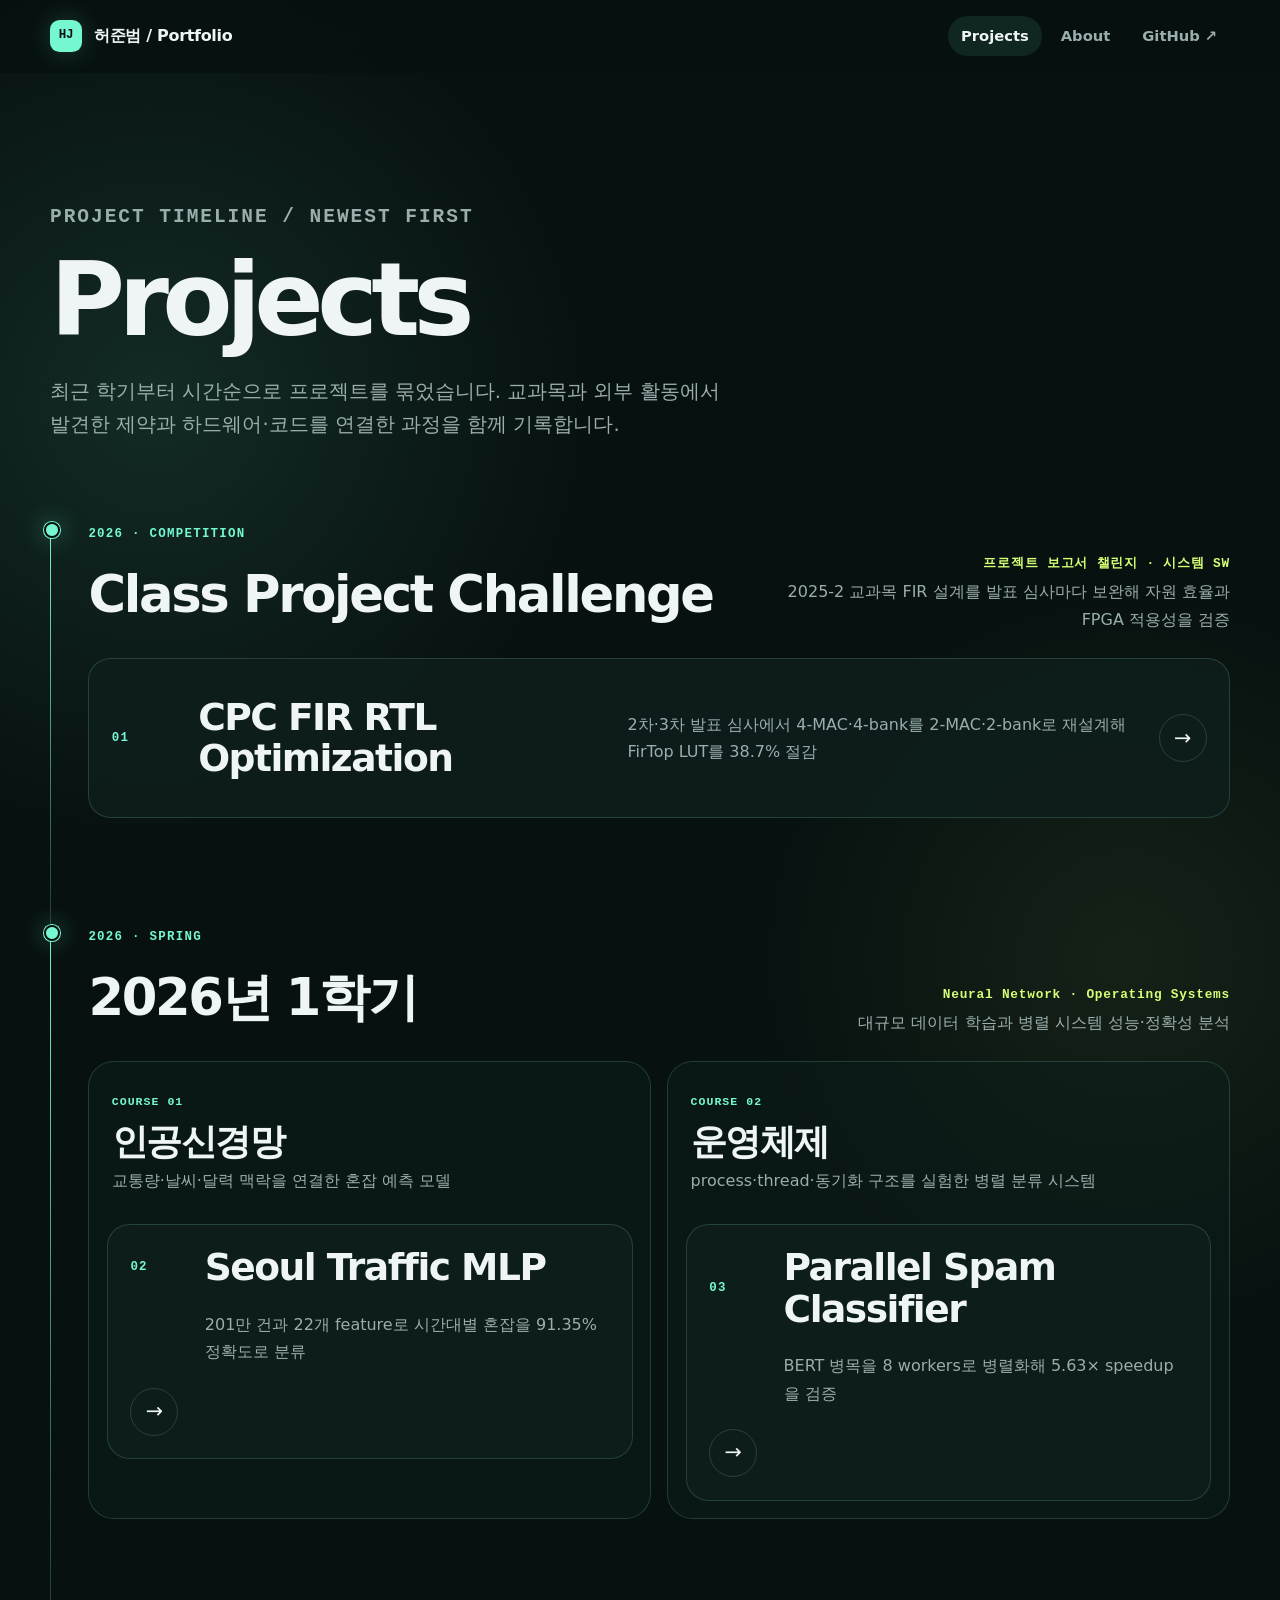
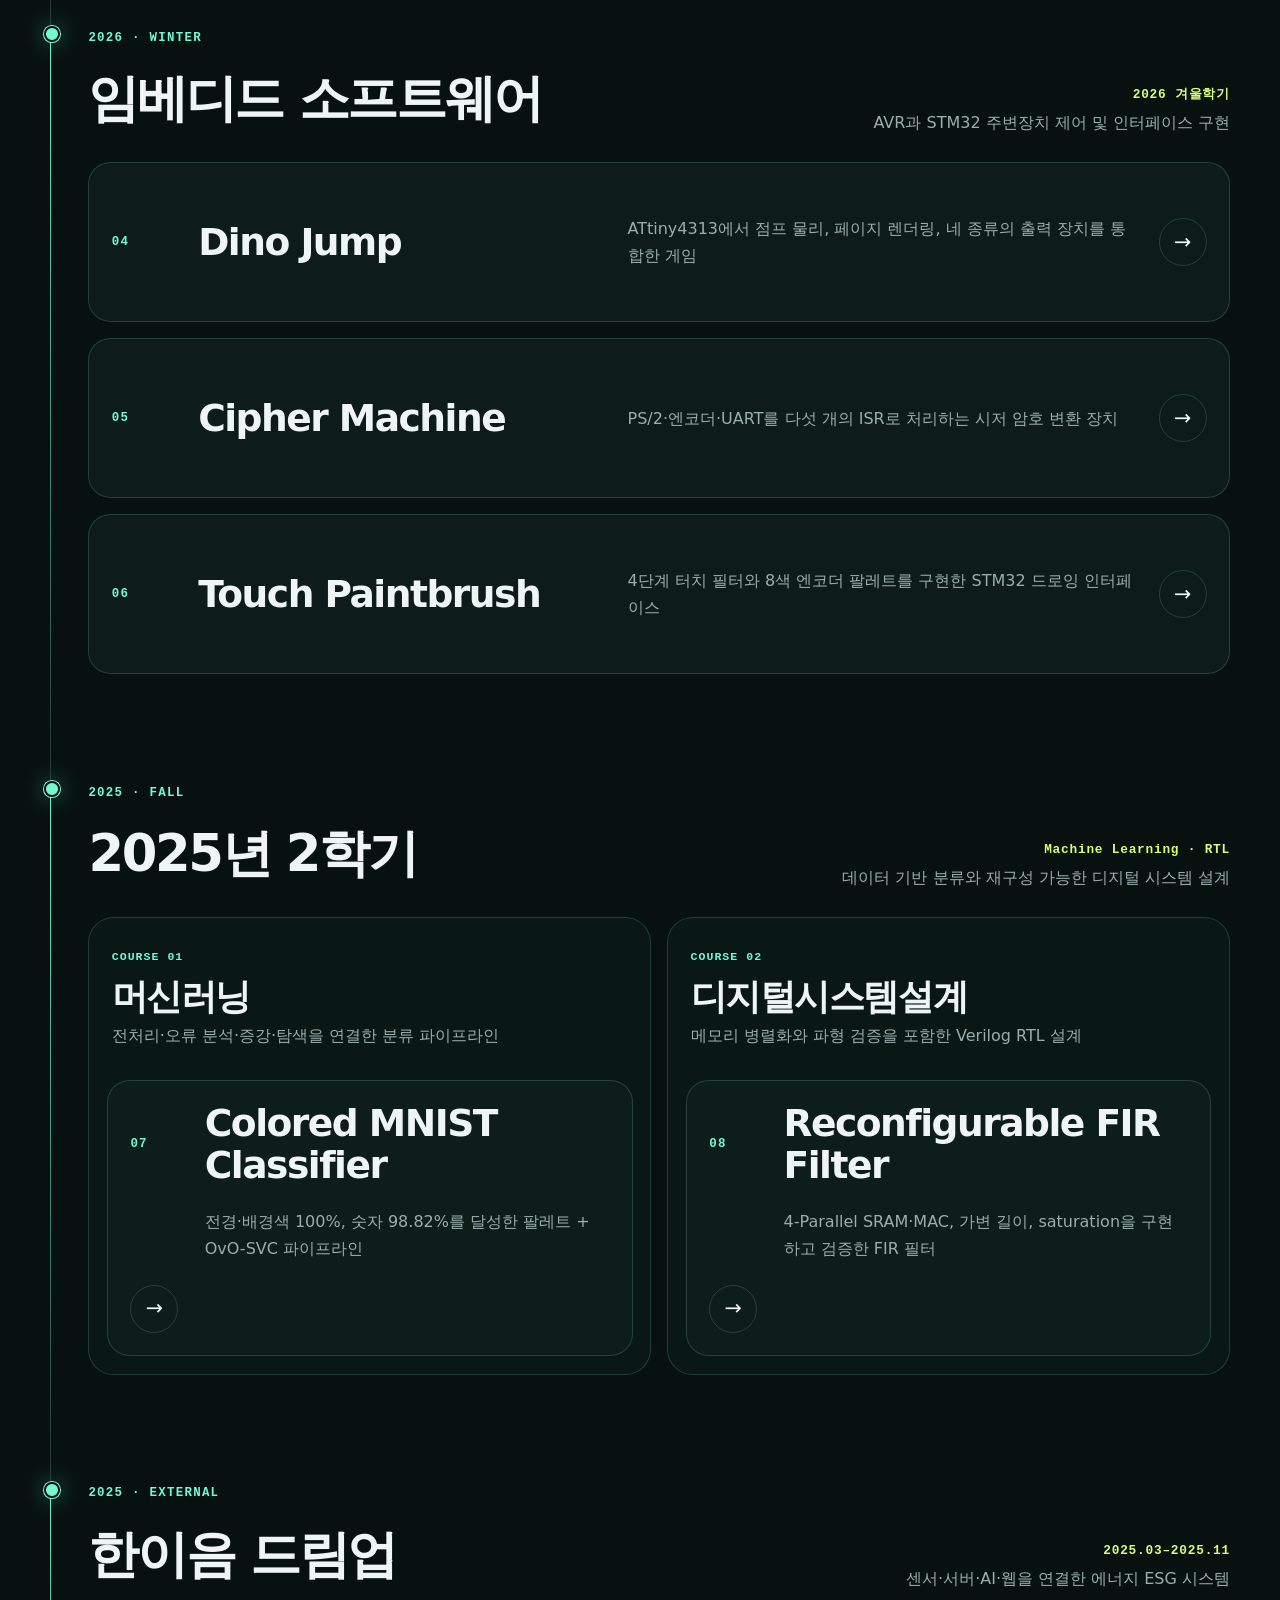
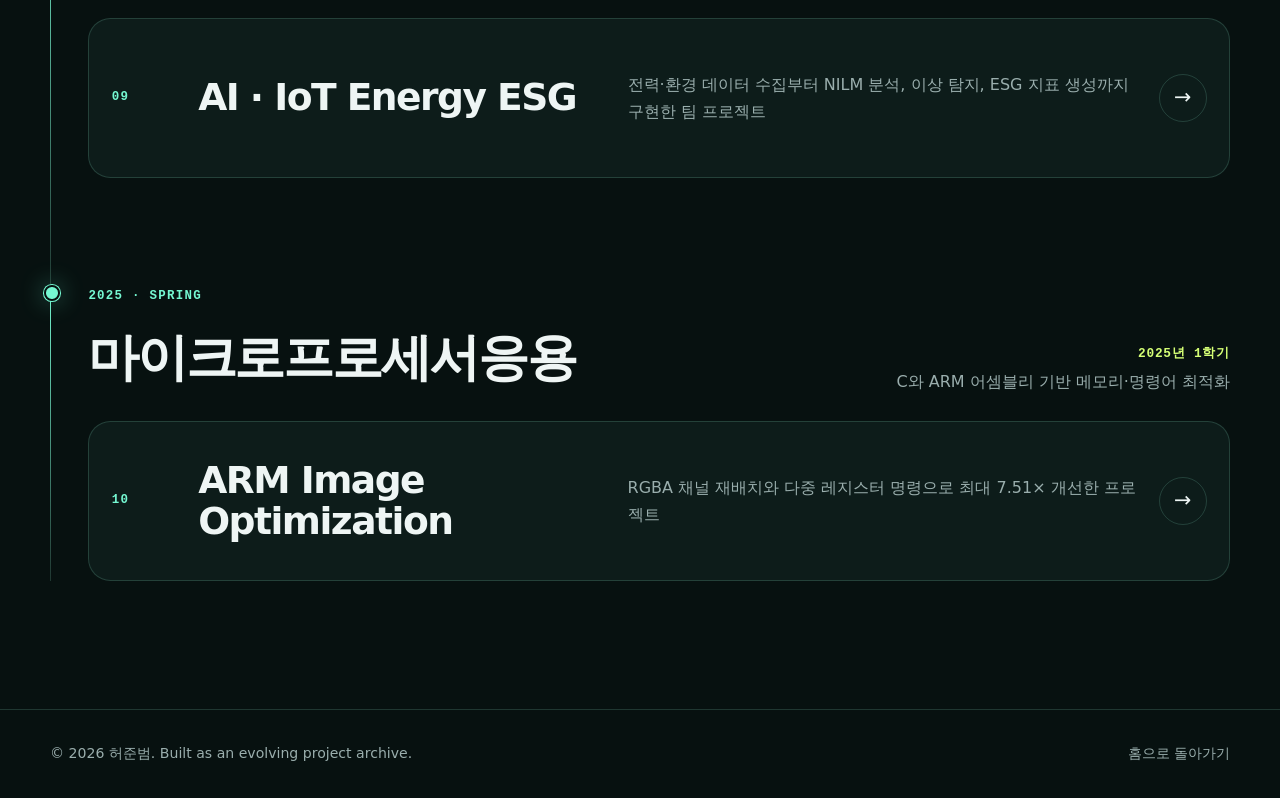
==== commit 5d5172da: "Add CPC and AI IoT portfolio case studies" ====
--- a/projects/index.html
+++ b/projects/index.html
@@ -27,10 +27,25 @@
       <header class="page-hero" data-reveal>
         <p class="eyebrow">Project timeline / Newest first</p>
         <h1>Projects</h1>
-        <p>최근 학기부터 시간순으로 프로젝트를 묶었습니다. 각 과목에서 발견한 제약과 하드웨어·코드를 연결한 과정을 함께 기록합니다.</p>
+        <p>최근 학기부터 시간순으로 프로젝트를 묶었습니다. 교과목과 외부 활동에서 발견한 제약과 하드웨어·코드를 연결한 과정을 함께 기록합니다.</p>
       </header>
 
       <section class="course-groups" aria-label="과목별 프로젝트 목록">
+        <section class="course-group" aria-labelledby="cpc-2026">
+          <header class="course-heading" data-reveal>
+            <div><span class="section-index">2026 · Competition</span><h2 id="cpc-2026">Class Project Challenge</h2></div>
+            <div class="course-summary"><strong>프로젝트 보고서 챌린지 · 시스템 SW</strong><p>2025-2 교과목 FIR 설계를 발표 심사마다 보완해 자원 효율과 FPGA 적용성을 검증</p></div>
+          </header>
+          <div class="work-list">
+            <a class="work-row" href="/projects/cpc-fir-optimization/" data-reveal>
+              <span class="project-no">01</span>
+              <h3>CPC FIR RTL Optimization</h3>
+              <p>2차·3차 발표 심사에서 4-MAC·4-bank를 2-MAC·2-bank로 재설계해 FirTop LUT를 38.7% 절감</p>
+              <span class="row-arrow" aria-hidden="true">→</span>
+            </a>
+          </div>
+        </section>
+
         <section class="course-group" aria-labelledby="spring-2026">
           <header class="course-heading" data-reveal>
             <div><span class="section-index">2026 · Spring</span><h2 id="spring-2026">2026년 1학기</h2></div>
@@ -39,11 +54,11 @@
           <div class="semester-course-grid">
             <section class="semester-course" aria-labelledby="neural-network-course" data-reveal>
               <header class="semester-course-title"><span>Course 01</span><h3 id="neural-network-course">인공신경망</h3><p>교통량·날씨·달력 맥락을 연결한 혼잡 예측 모델</p></header>
-              <div class="work-list"><a class="work-row" href="/projects/seoul-traffic-mlp/"><span class="project-no">01</span><h3>Seoul Traffic MLP</h3><p>201만 건과 22개 feature로 시간대별 혼잡을 91.35% 정확도로 분류</p><span class="row-arrow" aria-hidden="true">→</span></a></div>
+              <div class="work-list"><a class="work-row" href="/projects/seoul-traffic-mlp/"><span class="project-no">02</span><h3>Seoul Traffic MLP</h3><p>201만 건과 22개 feature로 시간대별 혼잡을 91.35% 정확도로 분류</p><span class="row-arrow" aria-hidden="true">→</span></a></div>
             </section>
             <section class="semester-course" aria-labelledby="operating-systems-course" data-reveal>
               <header class="semester-course-title"><span>Course 02</span><h3 id="operating-systems-course">운영체제</h3><p>process·thread·동기화 구조를 실험한 병렬 분류 시스템</p></header>
-              <div class="work-list"><a class="work-row" href="/projects/parallel-spam-classifier/"><span class="project-no">02</span><h3>Parallel Spam Classifier</h3><p>BERT 병목을 8 workers로 병렬화해 5.63× speedup을 검증</p><span class="row-arrow" aria-hidden="true">→</span></a></div>
+              <div class="work-list"><a class="work-row" href="/projects/parallel-spam-classifier/"><span class="project-no">03</span><h3>Parallel Spam Classifier</h3><p>BERT 병목을 8 workers로 병렬화해 5.63× speedup을 검증</p><span class="row-arrow" aria-hidden="true">→</span></a></div>
             </section>
           </div>
         </section>
@@ -55,19 +70,19 @@
           </header>
           <div class="work-list">
             <a class="work-row" href="/projects/dino-jump/" data-reveal>
-              <span class="project-no">03</span>
+              <span class="project-no">04</span>
               <h3>Dino Jump</h3>
               <p>ATtiny4313에서 점프 물리, 페이지 렌더링, 네 종류의 출력 장치를 통합한 게임</p>
               <span class="row-arrow" aria-hidden="true">→</span>
             </a>
             <a class="work-row" href="/projects/cipher-machine/" data-reveal>
-              <span class="project-no">04</span>
+              <span class="project-no">05</span>
               <h3>Cipher Machine</h3>
               <p>PS/2·엔코더·UART를 다섯 개의 ISR로 처리하는 시저 암호 변환 장치</p>
               <span class="row-arrow" aria-hidden="true">→</span>
             </a>
             <a class="work-row" href="/projects/touch-paintbrush/" data-reveal>
-              <span class="project-no">05</span>
+              <span class="project-no">06</span>
               <h3>Touch Paintbrush</h3>
               <p>4단계 터치 필터와 8색 엔코더 팔레트를 구현한 STM32 드로잉 인터페이스</p>
               <span class="row-arrow" aria-hidden="true">→</span>
@@ -85,7 +100,7 @@
               <header class="semester-course-title"><span>Course 01</span><h3 id="machine-learning-course">머신러닝</h3><p>전처리·오류 분석·증강·탐색을 연결한 분류 파이프라인</p></header>
               <div class="work-list">
                 <a class="work-row" href="/projects/colored-mnist-classifier/">
-                  <span class="project-no">06</span>
+                  <span class="project-no">07</span>
                   <h3>Colored MNIST Classifier</h3>
                   <p>전경·배경색 100%, 숫자 98.82%를 달성한 팔레트 + OvO-SVC 파이프라인</p>
                   <span class="row-arrow" aria-hidden="true">→</span>
@@ -96,13 +111,28 @@
               <header class="semester-course-title"><span>Course 02</span><h3 id="digital-system-course">디지털시스템설계</h3><p>메모리 병렬화와 파형 검증을 포함한 Verilog RTL 설계</p></header>
               <div class="work-list">
                 <a class="work-row" href="/projects/reconfigurable-fir-filter/">
-                  <span class="project-no">07</span>
+                  <span class="project-no">08</span>
                   <h3>Reconfigurable FIR Filter</h3>
                   <p>4-Parallel SRAM·MAC, 가변 길이, saturation을 구현하고 검증한 FIR 필터</p>
                   <span class="row-arrow" aria-hidden="true">→</span>
                 </a>
               </div>
             </section>
+          </div>
+        </section>
+
+        <section class="course-group" aria-labelledby="hani-2025">
+          <header class="course-heading" data-reveal>
+            <div><span class="section-index">2025 · External</span><h2 id="hani-2025">한이음 드림업</h2></div>
+            <div class="course-summary"><strong>2025.03–2025.11</strong><p>센서·서버·AI·웹을 연결한 에너지 ESG 시스템</p></div>
+          </header>
+          <div class="work-list">
+            <a class="work-row" href="/projects/ai-iot-energy-esg/" data-reveal>
+              <span class="project-no">09</span>
+              <h3>AI · IoT Energy ESG</h3>
+              <p>전력·환경 데이터 수집부터 NILM 분석, 이상 탐지, ESG 지표 생성까지 구현한 팀 프로젝트</p>
+              <span class="row-arrow" aria-hidden="true">→</span>
+            </a>
           </div>
         </section>
 
@@ -113,7 +143,7 @@
           </header>
           <div class="work-list">
             <a class="work-row" href="/projects/arm-image-optimization/" data-reveal>
-              <span class="project-no">08</span>
+              <span class="project-no">10</span>
               <h3>ARM Image Optimization</h3>
               <p>RGBA 채널 재배치와 다중 레지스터 명령으로 최대 7.51× 개선한 프로젝트</p>
               <span class="row-arrow" aria-hidden="true">→</span>
--- a/assets/style.css
+++ b/assets/style.css
@@ -407,6 +407,10 @@
   min-height: 32rem;
 }
 
+.project-card.project-card-third {
+  grid-column: span 4;
+}
+
 .project-card-wide .project-visual {
   min-height: clamp(16rem, 34vw, 24rem);
 }
@@ -957,6 +961,62 @@
   background: #020706;
 }
 
+.demo-poster {
+  position: relative;
+  display: block;
+  width: 100%;
+  aspect-ratio: 16 / 9;
+  overflow: hidden;
+  background: #020706;
+}
+
+.demo-poster img {
+  width: 100%;
+  height: 100%;
+  object-fit: cover;
+  opacity: 0.82;
+  transition: opacity 180ms ease, transform 300ms ease;
+}
+
+.demo-poster::after {
+  position: absolute;
+  inset: 0;
+  content: "";
+  background: linear-gradient(to top, rgba(2, 7, 6, 0.8), transparent 58%);
+}
+
+.demo-poster:hover img {
+  opacity: 0.96;
+  transform: scale(1.015);
+}
+
+.demo-play {
+  position: absolute;
+  top: 50%;
+  left: 50%;
+  z-index: 2;
+  display: grid;
+  width: clamp(3.5rem, 8vw, 5rem);
+  height: clamp(3.5rem, 8vw, 5rem);
+  place-items: center;
+  padding-left: 0.25rem;
+  color: #071110;
+  background: var(--lime);
+  border-radius: 50%;
+  font-size: clamp(1.1rem, 3vw, 1.6rem);
+  box-shadow: 0 16px 42px rgba(0, 0, 0, 0.38);
+  transform: translate(-50%, -50%);
+}
+
+.demo-watch {
+  position: absolute;
+  right: 1rem;
+  bottom: 0.85rem;
+  z-index: 2;
+  color: var(--ink);
+  font-weight: 750;
+}
+
 .report-showcase {
   margin-bottom: clamp(5rem, 10vw, 9rem);
 }
@@ -1218,6 +1278,10 @@
 .deep-card-body > p {
   margin: 0;
   color: var(--muted);
+}
+
+.deep-card-body {
+  min-width: 0;
 }
 
 .deep-card-body > p + * {
@@ -1556,6 +1620,13 @@
     grid-template-columns: 1fr;
   }
 
+  .project-hero > *,
+  .evidence-copy,
+  .deep-card-body,
+  .case-study > * {
+    min-width: 0;
+  }
+
   .evidence-visual {
     border-right: 0;
     border-bottom: 1px solid var(--line);
@@ -1620,6 +1691,10 @@
   .page-hero h1,
   .project-hero h1 {
     font-size: clamp(3rem, 17vw, 5rem);
+  }
+
+  .project-hero h1 {
+    overflow-wrap: anywhere;
   }
 
   .section-heading {
